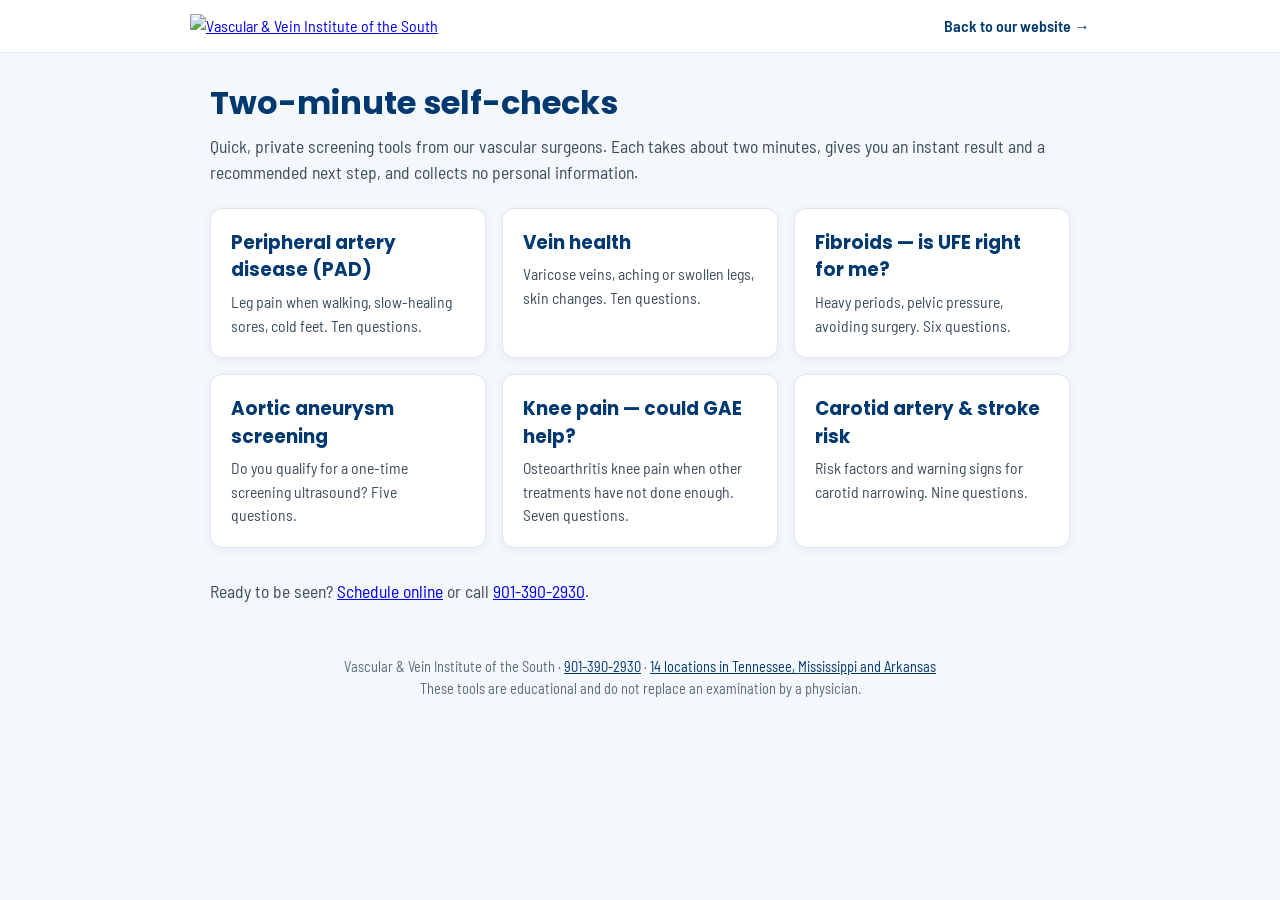
==== index.html @ 724332b5 "Five more self-check quizzes (vein, UFE, AAA, GAE, carotid) on a shared engine + hub page" ====
<!doctype html>
<html lang="en">
<head>
<meta charset="utf-8"><meta name="viewport" content="width=device-width, initial-scale=1">
<title>Self-Check Quizzes — Vascular &amp; Vein Institute of the South</title>
<meta name="description" content="Free two-minute self-checks from the vascular surgeons of Vascular &amp; Vein Institute of the South: PAD, vein health, fibroids/UFE, aortic aneurysm screening, knee pain/GAE, carotid and stroke risk. No personal information collected.">
<link rel="preconnect" href="https://fonts.googleapis.com"><link rel="preconnect" href="https://fonts.gstatic.com" crossorigin>
<link href="https://fonts.googleapis.com/css2?family=Poppins:wght@500;600;700&family=Barlow+Semi+Condensed:wght@400;500;600&display=swap" rel="stylesheet">
<link rel="stylesheet" href="assets/quiz.css">
</head>
<body>
<header><div class="wrap top"><a href="https://vascularandveininstitute.com/"><img src="https://s43932.pcdn.co/wp-content/uploads/sites/190/2024/02/Flat-Horizontal-VVIS.png" alt="Vascular &amp; Vein Institute of the South"></a><a class="back" href="https://vascularandveininstitute.com/">Back to our website &rarr;</a></div></header>
<main class="wrap">
<h1>Two-minute self-checks</h1>
<p class="lead">Quick, private screening tools from our vascular surgeons. Each takes about two minutes, gives you an instant result and a recommended next step, and collects no personal information.</p>
<div class="hub">
<a href="pad/"><h3>Peripheral artery disease (PAD)</h3><p>Leg pain when walking, slow-healing sores, cold feet. Ten questions.</p></a>
<a href="vein/"><h3>Vein health</h3><p>Varicose veins, aching or swollen legs, skin changes. Ten questions.</p></a>
<a href="ufe/"><h3>Fibroids &mdash; is UFE right for me?</h3><p>Heavy periods, pelvic pressure, avoiding surgery. Six questions.</p></a>
<a href="aaa/"><h3>Aortic aneurysm screening</h3><p>Do you qualify for a one-time screening ultrasound? Five questions.</p></a>
<a href="gae/"><h3>Knee pain &mdash; could GAE help?</h3><p>Osteoarthritis knee pain when other treatments have not done enough. Seven questions.</p></a>
<a href="carotid/"><h3>Carotid artery &amp; stroke risk</h3><p>Risk factors and warning signs for carotid narrowing. Nine questions.</p></a>
</div>
<p class="lead">Ready to be seen? <a href="https://phreesia.me/SelfSchedulingVascular">Schedule online</a> or call <a href="tel:+19013902930">901-390-2930</a>.</p>
</main>
<footer>Vascular &amp; Vein Institute of the South &middot; <a href="tel:+19013902930">901-390-2930</a> &middot; <a href="https://vascularandveininstitute.com/locations/">14 locations in Tennessee, Mississippi and Arkansas</a><br>These tools are educational and do not replace an examination by a physician.</footer>
</body>
</html>
---- assets/quiz.css ----
:root{--vq-primary:#003970;--vq-text:#222;--vq-bg:#f4f7fb}
*{box-sizing:border-box}body{margin:0;font-family:'Barlow Semi Condensed',Arial,sans-serif;color:var(--vq-text);background:var(--vq-bg);line-height:1.5}
header{background:#fff;border-bottom:1px solid #e3e9f0}.wrap{max-width:900px;margin:0 auto;padding:0 20px}
.top{display:flex;align-items:center;justify-content:space-between;gap:16px;padding:14px 0}.top img{height:56px;width:auto;max-width:60vw}.top a.back{color:var(--vq-primary);text-decoration:none;font-weight:600}
h1,h2,h3{font-family:Poppins,Arial,sans-serif;color:var(--vq-primary)}h1{font-size:2em;margin:26px 0 6px}.lead{font-size:1.1em;color:#3d4c5c;margin:0 0 22px}
footer{color:#5a6b7c;font-size:.9em;text-align:center;padding:30px 20px 40px}footer a{color:var(--vq-primary)}main{padding-bottom:20px}
.vq{max-width:820px;margin:0 auto}.vq-card{background:#fff;border:1px solid #dfe6ee;border-radius:12px;padding:28px 28px 24px;box-shadow:0 2px 10px rgba(13,59,102,.06)}
.vq-progress{height:8px;background:#e3e9f0;border-radius:4px;overflow:hidden;margin:0 0 18px}.vq-bar{height:100%;width:0;background:var(--vq-primary);transition:width .25s}
.vq-step{font-size:.9em;color:#5a6b7c;margin-bottom:6px}.vq-q{font-size:1.35em;font-weight:600;line-height:1.35;margin:0 0 6px;color:var(--vq-primary)}.vq-help{color:#5a6b7c;margin:0 0 18px;font-size:.98em}
.vq-opts{display:flex;flex-wrap:wrap;gap:10px}.vq-opt{flex:1 1 160px;min-width:140px;border:2px solid #cfd8e3;background:#fff;color:var(--vq-text);border-radius:10px;padding:14px 16px;font:inherit;font-size:1.05em;cursor:pointer;text-align:left;transition:border-color .15s,background .15s}
.vq-opt:hover,.vq-opt:focus{border-color:var(--vq-primary);background:var(--vq-bg);outline:none}.vq-opt.on{border-color:var(--vq-primary);background:#e8eef6;font-weight:600}
.vq-nav{display:flex;justify-content:space-between;align-items:center;margin-top:18px;gap:10px;flex-wrap:wrap}.vq-back{background:none;border:0;color:#5a6b7c;cursor:pointer;font:inherit;text-decoration:underline;padding:6px 0}.vq-back[disabled]{visibility:hidden}
.vq-next{background:var(--vq-primary);color:#fff;border:0;border-radius:6px;padding:12px 20px;font:inherit;font-weight:600;cursor:pointer}.vq-next[disabled]{opacity:.45;cursor:default}
.vq-result h3{font-size:1.5em;margin:0 0 8px;color:var(--vq-primary)}.vq-tier{display:inline-block;padding:6px 14px;border-radius:999px;font-weight:700;font-size:.95em;margin-bottom:14px}.vq-tier.low{background:#e6f4ea;color:#1e6b34}.vq-tier.mod{background:#fff4d6;color:#8a5a00}.vq-tier.high{background:#fde8e8;color:#9b1c1c}.vq-tier.info{background:#e8eef6;color:#003970}
.vq-result p{font-size:1.05em;line-height:1.55;margin:0 0 12px}.vq-flags{margin:0 0 14px;padding-left:20px;line-height:1.5}.vq-cta{display:flex;flex-wrap:wrap;gap:12px;margin:18px 0 10px}
.vq-btn{display:inline-block;background:var(--vq-primary);color:#fff!important;text-decoration:none;padding:14px 22px;border-radius:6px;font-weight:600;letter-spacing:.02em;text-transform:uppercase;font-size:.95em}.vq-btn.alt{background:#fff;color:var(--vq-primary)!important;border:2px solid var(--vq-primary)}.vq-btn:hover{opacity:.92}
.vq-disc{font-size:.85em;color:#5a6b7c;margin-top:14px;line-height:1.45}.vq-restart{background:none;border:0;color:#5a6b7c;cursor:pointer;font:inherit;text-decoration:underline;padding:0}
.hub{display:grid;grid-template-columns:repeat(auto-fit,minmax(250px,1fr));gap:16px;margin:20px 0 30px}.hub a{display:block;background:#fff;border:1px solid #dfe6ee;border-radius:12px;padding:20px;text-decoration:none;color:var(--vq-text);box-shadow:0 2px 10px rgba(13,59,102,.06)}.hub a:hover{border-color:var(--vq-primary)}.hub h3{margin:0 0 6px;font-size:1.15em}.hub p{margin:0;color:#3d4c5c;font-size:.98em}
@media (max-width:600px){.vq-card{padding:20px 16px}.vq-q{font-size:1.15em}.vq-opt{flex-basis:100%}h1{font-size:1.6em}}
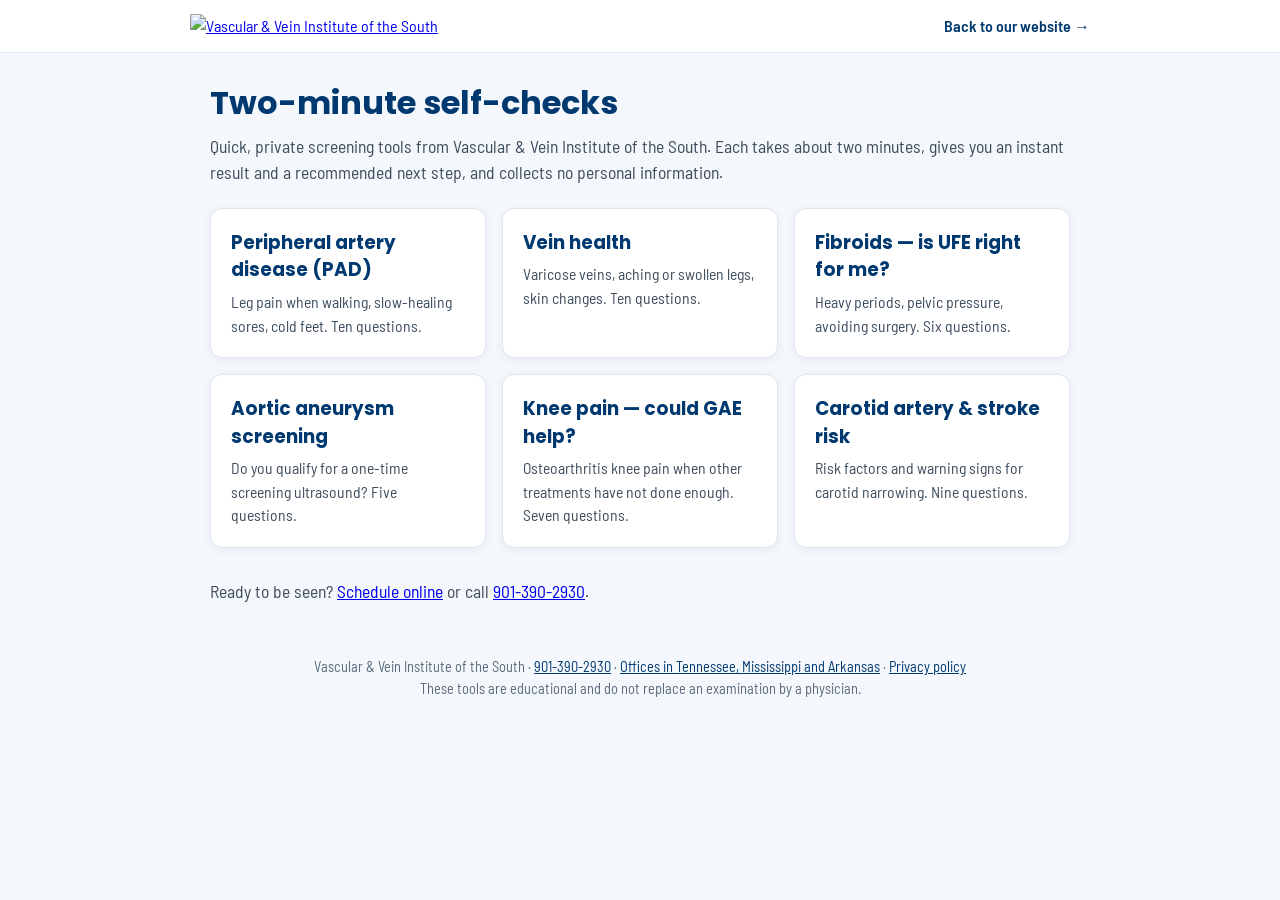
==== commit 90142ff2: "Review fixes: urgency-first CTAs, 911 button on carotid flag, learn-more links, result wording (vein" ====
--- a/index.html
+++ b/index.html
@@ -3,7 +3,7 @@
 <head>
 <meta charset="utf-8"><meta name="viewport" content="width=device-width, initial-scale=1">
 <title>Self-Check Quizzes — Vascular &amp; Vein Institute of the South</title>
-<meta name="description" content="Free two-minute self-checks from the vascular surgeons of Vascular &amp; Vein Institute of the South: PAD, vein health, fibroids/UFE, aortic aneurysm screening, knee pain/GAE, carotid and stroke risk. No personal information collected.">
+<meta name="description" content="Free two-minute self-checks from Vascular &amp; Vein Institute of the South: PAD, vein health, fibroids/UFE, aortic aneurysm screening, knee pain/GAE, carotid and stroke risk. No personal information collected.">
 <link rel="preconnect" href="https://fonts.googleapis.com"><link rel="preconnect" href="https://fonts.gstatic.com" crossorigin>
 <link href="https://fonts.googleapis.com/css2?family=Poppins:wght@500;600;700&family=Barlow+Semi+Condensed:wght@400;500;600&display=swap" rel="stylesheet">
 <link rel="stylesheet" href="assets/quiz.css">
@@ -12,7 +12,7 @@
 <header><div class="wrap top"><a href="https://vascularandveininstitute.com/"><img src="https://s43932.pcdn.co/wp-content/uploads/sites/190/2024/02/Flat-Horizontal-VVIS.png" alt="Vascular &amp; Vein Institute of the South"></a><a class="back" href="https://vascularandveininstitute.com/">Back to our website &rarr;</a></div></header>
 <main class="wrap">
 <h1>Two-minute self-checks</h1>
-<p class="lead">Quick, private screening tools from our vascular surgeons. Each takes about two minutes, gives you an instant result and a recommended next step, and collects no personal information.</p>
+<p class="lead">Quick, private screening tools from Vascular &amp; Vein Institute of the South. Each takes about two minutes, gives you an instant result and a recommended next step, and collects no personal information.</p>
 <div class="hub">
 <a href="pad/"><h3>Peripheral artery disease (PAD)</h3><p>Leg pain when walking, slow-healing sores, cold feet. Ten questions.</p></a>
 <a href="vein/"><h3>Vein health</h3><p>Varicose veins, aching or swollen legs, skin changes. Ten questions.</p></a>
@@ -23,6 +23,6 @@
 </div>
 <p class="lead">Ready to be seen? <a href="https://phreesia.me/SelfSchedulingVascular">Schedule online</a> or call <a href="tel:+19013902930">901-390-2930</a>.</p>
 </main>
-<footer>Vascular &amp; Vein Institute of the South &middot; <a href="tel:+19013902930">901-390-2930</a> &middot; <a href="https://vascularandveininstitute.com/locations/">14 locations in Tennessee, Mississippi and Arkansas</a><br>These tools are educational and do not replace an examination by a physician.</footer>
+<footer>Vascular &amp; Vein Institute of the South &middot; <a href="tel:+19013902930">901-390-2930</a> &middot; <a href="https://vascularandveininstitute.com/locations/">Offices in Tennessee, Mississippi and Arkansas</a> &middot; <a href="https://vascularandveininstitute.com/privacy-policy/">Privacy policy</a><br>These tools are educational and do not replace an examination by a physician.</footer>
 </body>
 </html>
--- a/assets/quiz.css
+++ b/assets/quiz.css
@@ -1,7 +1,7 @@
 :root{--vq-primary:#003970;--vq-text:#222;--vq-bg:#f4f7fb}
 *{box-sizing:border-box}body{margin:0;font-family:'Barlow Semi Condensed',Arial,sans-serif;color:var(--vq-text);background:var(--vq-bg);line-height:1.5}
 header{background:#fff;border-bottom:1px solid #e3e9f0}.wrap{max-width:900px;margin:0 auto;padding:0 20px}
-.top{display:flex;align-items:center;justify-content:space-between;gap:16px;padding:14px 0}.top img{height:56px;width:auto;max-width:60vw}.top a.back{color:var(--vq-primary);text-decoration:none;font-weight:600}
+.top{display:flex;align-items:center;justify-content:space-between;gap:16px;padding:14px 0}.top img{height:56px;width:auto;max-width:60vw}.top a.back{color:var(--vq-primary);text-decoration:none;font-weight:600;white-space:nowrap}
 h1,h2,h3{font-family:Poppins,Arial,sans-serif;color:var(--vq-primary)}h1{font-size:2em;margin:26px 0 6px}.lead{font-size:1.1em;color:#3d4c5c;margin:0 0 22px}
 footer{color:#5a6b7c;font-size:.9em;text-align:center;padding:30px 20px 40px}footer a{color:var(--vq-primary)}main{padding-bottom:20px}
 .vq{max-width:820px;margin:0 auto}.vq-card{background:#fff;border:1px solid #dfe6ee;border-radius:12px;padding:28px 28px 24px;box-shadow:0 2px 10px rgba(13,59,102,.06)}
@@ -16,4 +16,4 @@
 .vq-btn{display:inline-block;background:var(--vq-primary);color:#fff!important;text-decoration:none;padding:14px 22px;border-radius:6px;font-weight:600;letter-spacing:.02em;text-transform:uppercase;font-size:.95em}.vq-btn.alt{background:#fff;color:var(--vq-primary)!important;border:2px solid var(--vq-primary)}.vq-btn:hover{opacity:.92}
 .vq-disc{font-size:.85em;color:#5a6b7c;margin-top:14px;line-height:1.45}.vq-restart{background:none;border:0;color:#5a6b7c;cursor:pointer;font:inherit;text-decoration:underline;padding:0}
 .hub{display:grid;grid-template-columns:repeat(auto-fit,minmax(250px,1fr));gap:16px;margin:20px 0 30px}.hub a{display:block;background:#fff;border:1px solid #dfe6ee;border-radius:12px;padding:20px;text-decoration:none;color:var(--vq-text);box-shadow:0 2px 10px rgba(13,59,102,.06)}.hub a:hover{border-color:var(--vq-primary)}.hub h3{margin:0 0 6px;font-size:1.15em}.hub p{margin:0;color:#3d4c5c;font-size:.98em}
-@media (max-width:600px){.vq-card{padding:20px 16px}.vq-q{font-size:1.15em}.vq-opt{flex-basis:100%}h1{font-size:1.6em}}
+@media (max-width:600px){.top img{height:44px;max-width:52vw}.top a.back{font-size:.95em}.vq-card{padding:20px 16px}.vq-q{font-size:1.15em}.vq-opt{flex-basis:100%}h1{font-size:1.6em}}
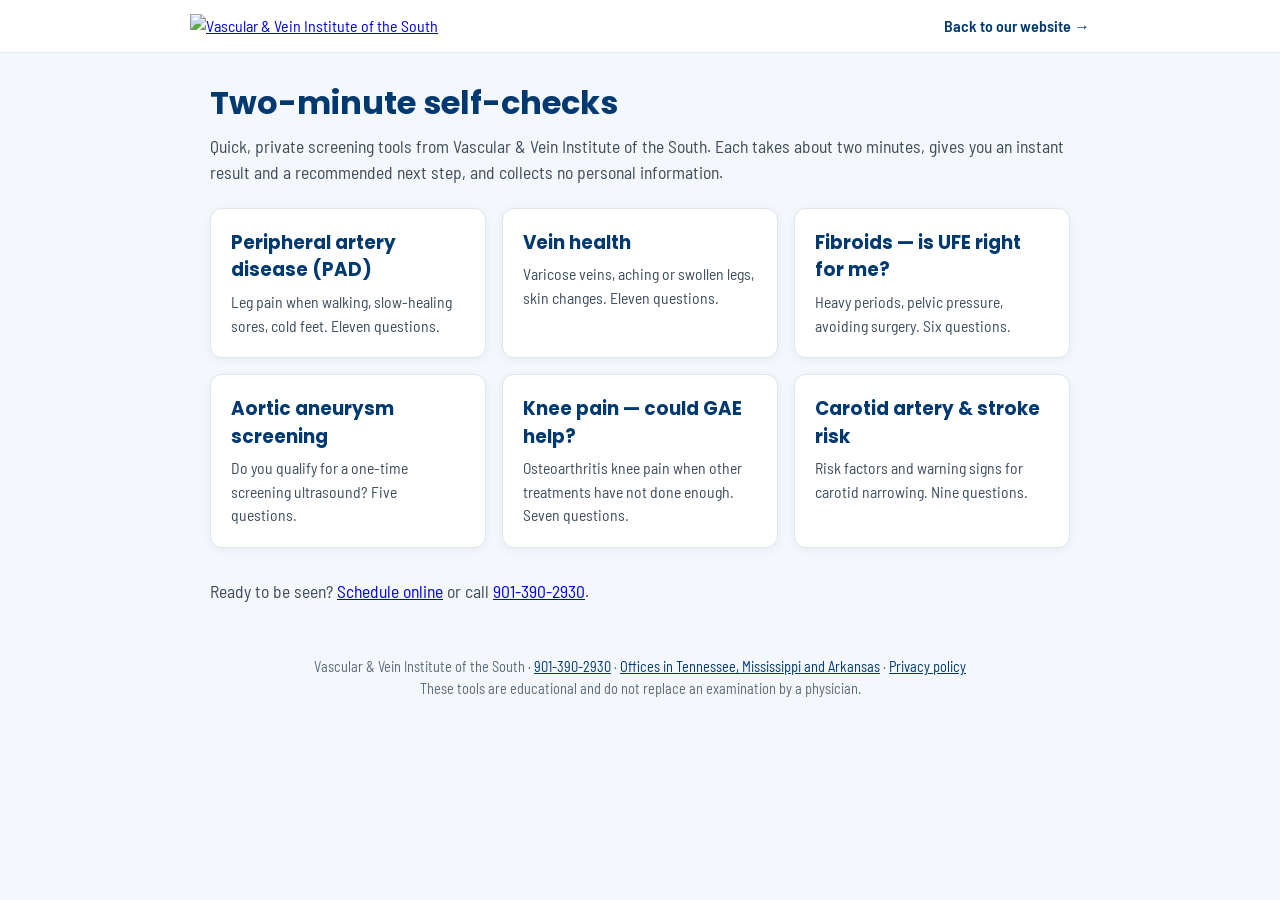
==== commit 0c55517a: "Clinical review fixes: PAD claudication + cold-limb flags and split question; vein red-hard-vein fla" ====
--- a/index.html
+++ b/index.html
@@ -14,8 +14,8 @@
 <h1>Two-minute self-checks</h1>
 <p class="lead">Quick, private screening tools from Vascular &amp; Vein Institute of the South. Each takes about two minutes, gives you an instant result and a recommended next step, and collects no personal information.</p>
 <div class="hub">
-<a href="pad/"><h3>Peripheral artery disease (PAD)</h3><p>Leg pain when walking, slow-healing sores, cold feet. Ten questions.</p></a>
-<a href="vein/"><h3>Vein health</h3><p>Varicose veins, aching or swollen legs, skin changes. Ten questions.</p></a>
+<a href="pad/"><h3>Peripheral artery disease (PAD)</h3><p>Leg pain when walking, slow-healing sores, cold feet. Eleven questions.</p></a>
+<a href="vein/"><h3>Vein health</h3><p>Varicose veins, aching or swollen legs, skin changes. Eleven questions.</p></a>
 <a href="ufe/"><h3>Fibroids &mdash; is UFE right for me?</h3><p>Heavy periods, pelvic pressure, avoiding surgery. Six questions.</p></a>
 <a href="aaa/"><h3>Aortic aneurysm screening</h3><p>Do you qualify for a one-time screening ultrasound? Five questions.</p></a>
 <a href="gae/"><h3>Knee pain &mdash; could GAE help?</h3><p>Osteoarthritis knee pain when other treatments have not done enough. Seven questions.</p></a>
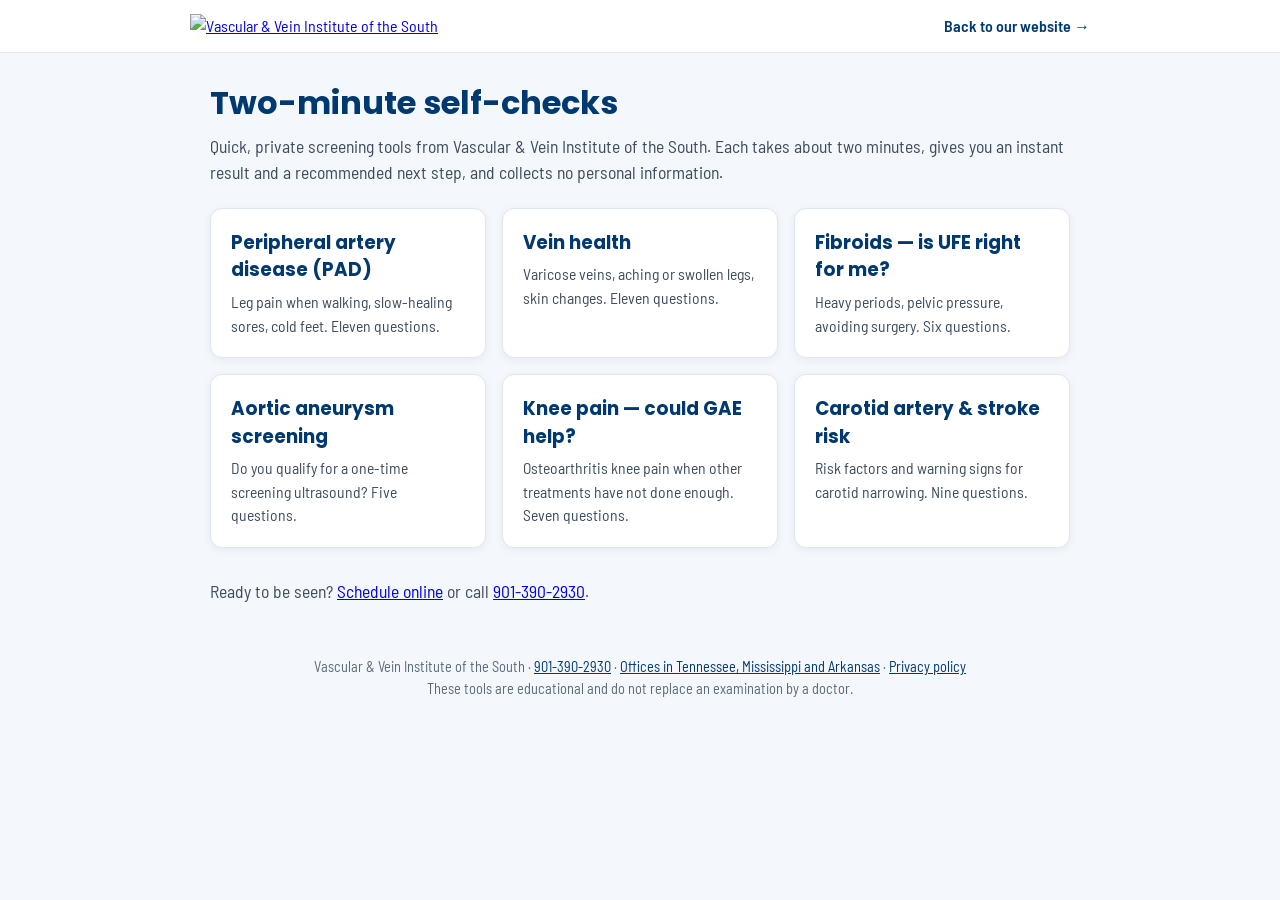
==== commit c5e601bd: "Cache-bust assets by content hash (stale quiz.js served 'undefined' after the PHONE fix); footer say" ====
--- a/index.html
+++ b/index.html
@@ -3,10 +3,11 @@
 <head>
 <meta charset="utf-8"><meta name="viewport" content="width=device-width, initial-scale=1">
 <title>Self-Check Quizzes — Vascular &amp; Vein Institute of the South</title>
+<meta name="robots" content="noindex,follow">
 <meta name="description" content="Free two-minute self-checks from Vascular &amp; Vein Institute of the South: PAD, vein health, fibroids/UFE, aortic aneurysm screening, knee pain/GAE, carotid and stroke risk. No personal information collected.">
 <link rel="preconnect" href="https://fonts.googleapis.com"><link rel="preconnect" href="https://fonts.gstatic.com" crossorigin>
 <link href="https://fonts.googleapis.com/css2?family=Poppins:wght@500;600;700&family=Barlow+Semi+Condensed:wght@400;500;600&display=swap" rel="stylesheet">
-<link rel="stylesheet" href="assets/quiz.css">
+<link rel="stylesheet" href="assets/quiz.css?v=6e197b74">
 </head>
 <body>
 <header><div class="wrap top"><a href="https://vascularandveininstitute.com/"><img src="https://s43932.pcdn.co/wp-content/uploads/sites/190/2024/02/Flat-Horizontal-VVIS.png" alt="Vascular &amp; Vein Institute of the South"></a><a class="back" href="https://vascularandveininstitute.com/">Back to our website &rarr;</a></div></header>
@@ -23,6 +24,6 @@
 </div>
 <p class="lead">Ready to be seen? <a href="https://phreesia.me/SelfSchedulingVascular">Schedule online</a> or call <a href="tel:+19013902930">901-390-2930</a>.</p>
 </main>
-<footer>Vascular &amp; Vein Institute of the South &middot; <a href="tel:+19013902930">901-390-2930</a> &middot; <a href="https://vascularandveininstitute.com/locations/">Offices in Tennessee, Mississippi and Arkansas</a> &middot; <a href="https://vascularandveininstitute.com/privacy-policy/">Privacy policy</a><br>These tools are educational and do not replace an examination by a physician.</footer>
+<footer>Vascular &amp; Vein Institute of the South &middot; <a href="tel:+19013902930">901-390-2930</a> &middot; <a href="https://vascularandveininstitute.com/locations/">Offices in Tennessee, Mississippi and Arkansas</a> &middot; <a href="https://vascularandveininstitute.com/privacy-policy/">Privacy policy</a><br>These tools are educational and do not replace an examination by a doctor.</footer>
 </body>
 </html>
